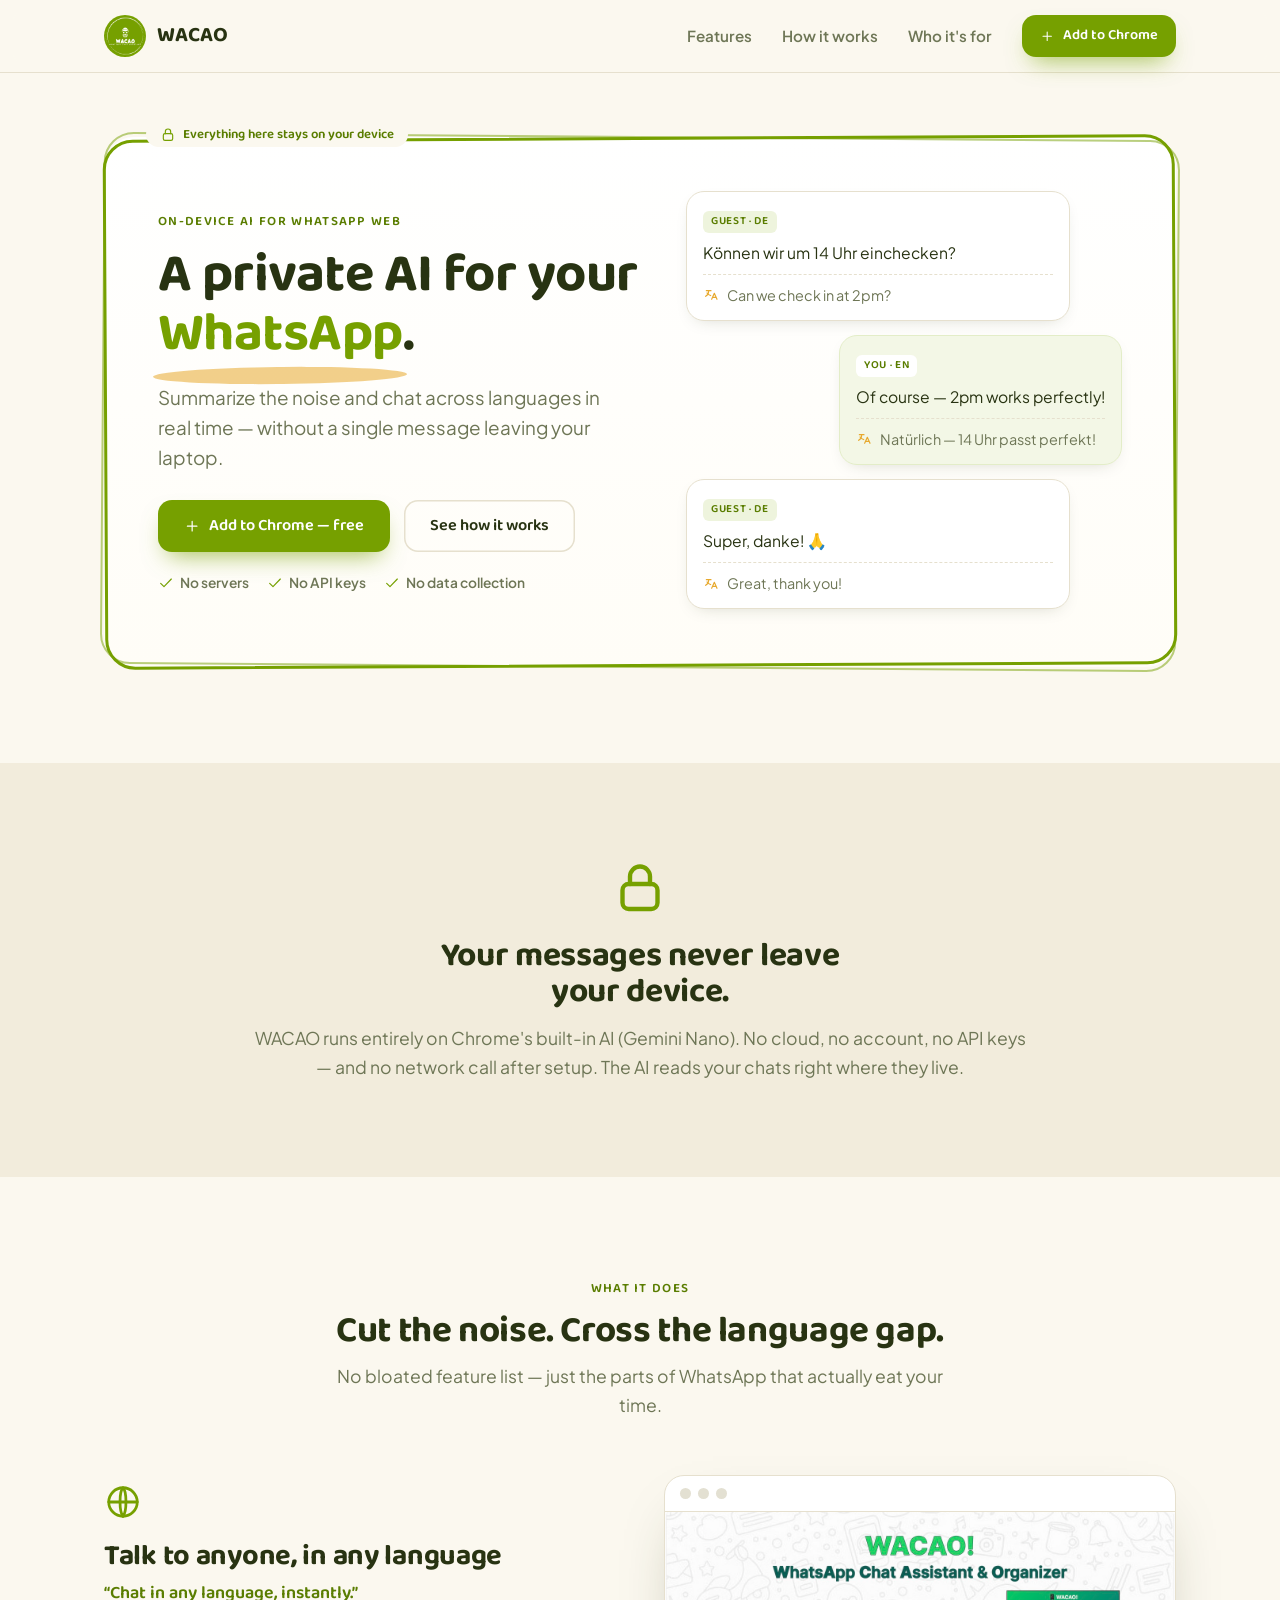
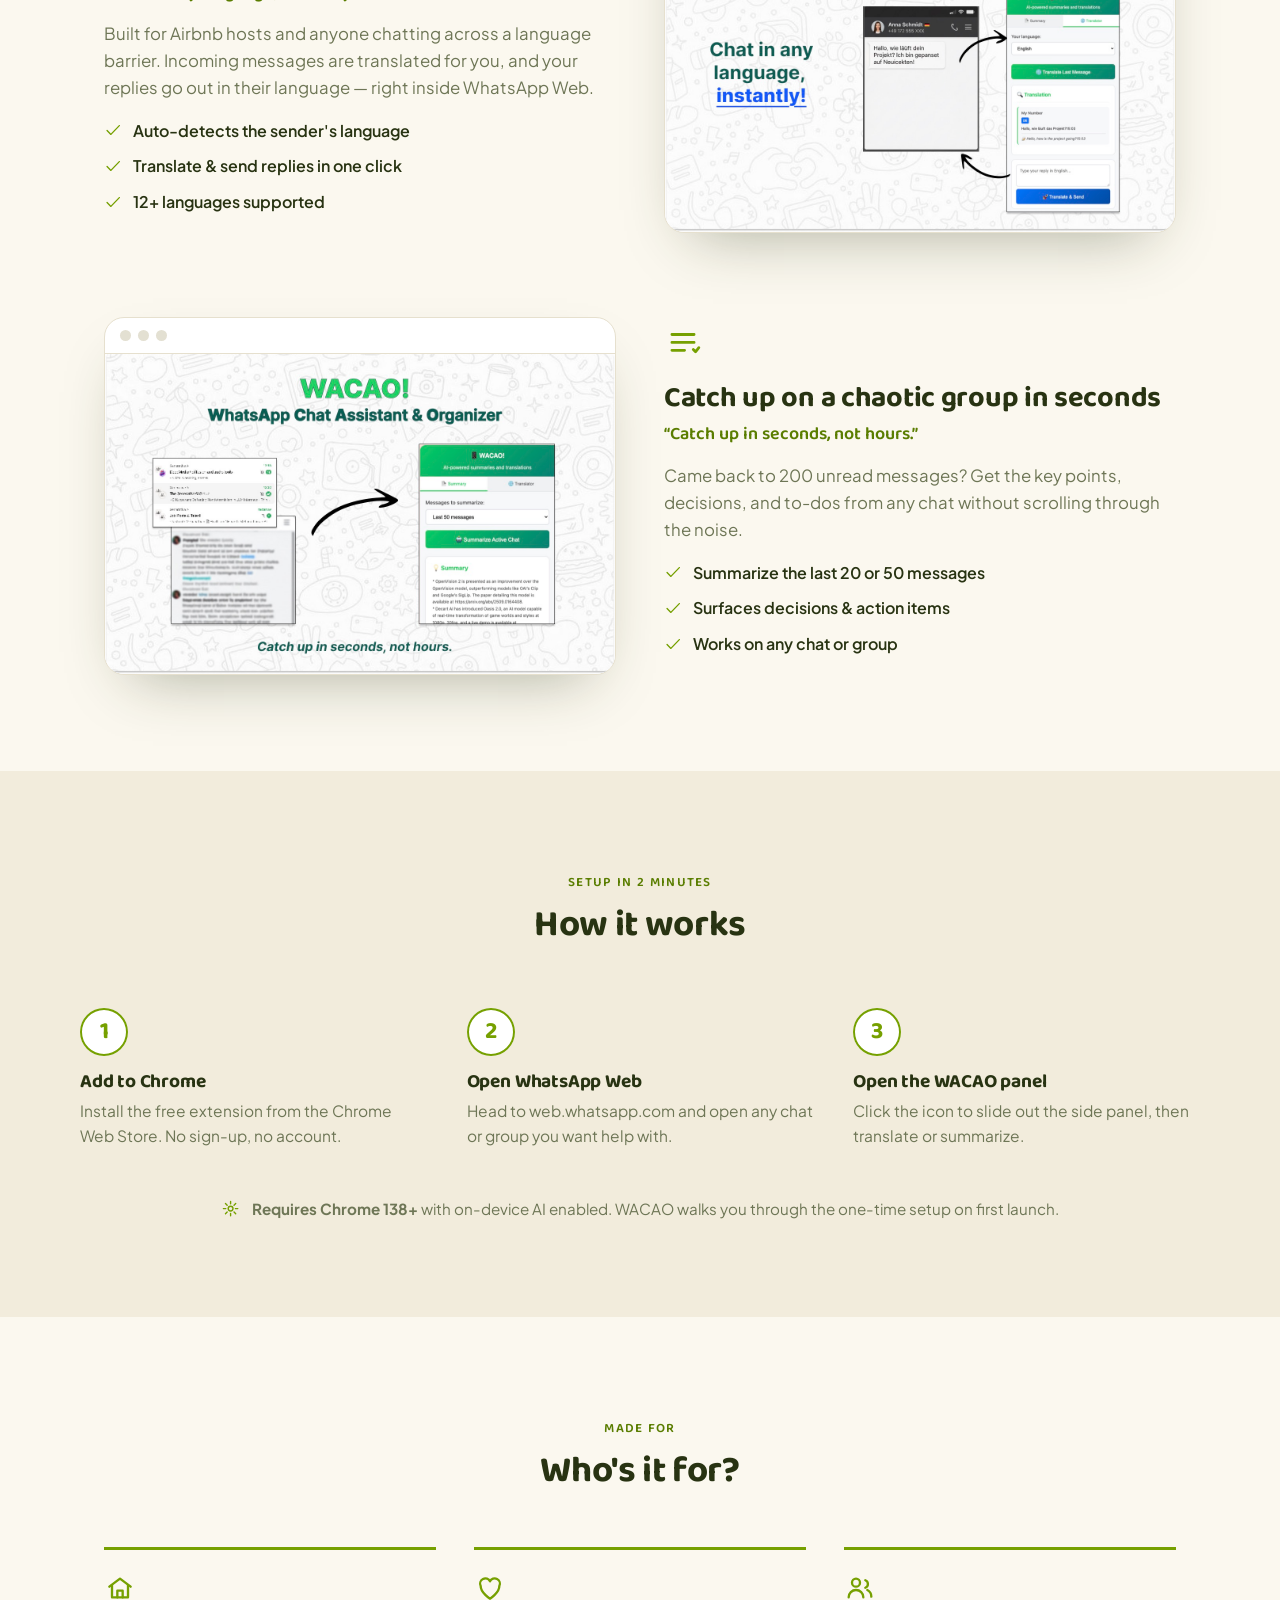
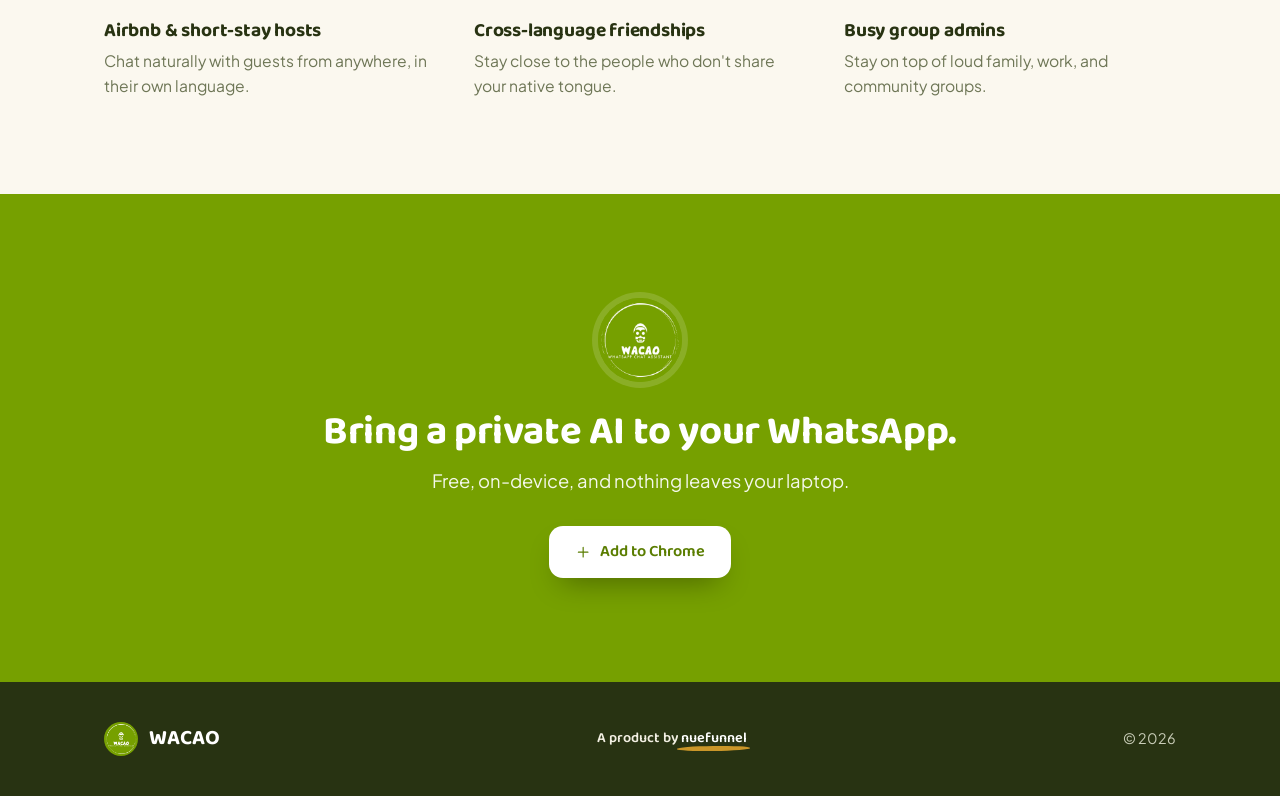
==== website/index.html @ 839c7ff5 "Add WACAO landing page (static site for Cloudflare Pages) Single-page, no-build static site under we" ====
<!DOCTYPE html>
<html lang="en">
<head>
<meta charset="utf-8">
<meta name="viewport" content="width=device-width, initial-scale=1">
<title>WACAO — A private AI for your WhatsApp</title>
<meta name="description" content="A private, on-device AI for WhatsApp Web. Summarize busy group chats and translate conversations in real time — nothing leaves your device. Powered by Chrome's built-in AI.">
<link rel="icon" type="image/png" href="assets/favicon.png">
<link rel="preconnect" href="https://fonts.googleapis.com">
<link rel="preconnect" href="https://fonts.gstatic.com" crossorigin>
<link href="https://fonts.googleapis.com/css2?family=Baloo+2:wght@500;600;700&family=Plus+Jakarta+Sans:wght@400;500;600;700&display=swap" rel="stylesheet">
<style>
  :root{
    --olive:#76A000;          /* exact brand green, sampled from logo */
    --olive-deep:#5A7D00;
    --ink:#283312;            /* warm dark olive-brown for text */
    --ink-soft:#6E7656;
    --cream:#FBF8EF;          /* page background */
    --sand:#F2ECDC;           /* alternating warm panel (replaces white boxes) */
    --honey:#E7A92E;          /* single restrained accent (not terracotta) */
    --card:#FFFFFF;
    --line:#E6E0CE;
    --head:"Baloo 2",system-ui,sans-serif;
    --body:"Plus Jakarta Sans",system-ui,sans-serif;
    --bnd:96px;               /* section rhythm */
  }
  *{box-sizing:border-box;margin:0;padding:0}
  html{scroll-behavior:smooth}
  body{font-family:var(--body);background:var(--cream);color:var(--ink);line-height:1.6;-webkit-font-smoothing:antialiased}
  .wrap{max-width:1120px;margin:0 auto;padding:0 24px}
  a{color:inherit;text-decoration:none}
  h1,h2,h3,h4{font-family:var(--head);font-weight:700;letter-spacing:-.01em;line-height:1.08}
  .icn{width:1em;height:1em;stroke:currentColor;stroke-width:1.75;fill:none;stroke-linecap:round;stroke-linejoin:round;display:inline-block;vertical-align:-.12em}

  .btn{display:inline-flex;align-items:center;gap:9px;font-family:var(--head);font-weight:600;font-size:1.02rem;
    padding:13px 26px;border-radius:14px;transition:transform .16s,box-shadow .16s;cursor:pointer;border:0}
  .btn:hover{transform:translateY(-2px)}
  .btn:focus-visible{outline:3px solid var(--honey);outline-offset:3px}
  .btn-primary{background:var(--olive);color:#fff;box-shadow:0 12px 24px -10px rgba(118,160,0,.7)}
  .btn-ghost{background:transparent;color:var(--ink);box-shadow:inset 0 0 0 1.5px var(--line)}
  .eyebrow{font-family:var(--head);font-size:.82rem;font-weight:600;letter-spacing:.1em;text-transform:uppercase;color:var(--olive-deep)}

  /* hand-drawn underline lifted from the logo's brush look */
  .brush{position:relative;white-space:nowrap}
  .brush::after{content:"";position:absolute;left:-2%;right:-2%;bottom:-.12em;height:.32em;
    background:var(--honey);opacity:.55;border-radius:50%;transform:rotate(-.6deg)}

  /* NAV */
  nav{position:sticky;top:0;z-index:40;background:rgba(251,248,239,.86);backdrop-filter:blur(10px);border-bottom:1px solid var(--line)}
  .nav-in{display:flex;align-items:center;justify-content:space-between;height:72px}
  .logo{display:flex;align-items:center;gap:11px;font-family:var(--head);font-weight:700;font-size:1.32rem;color:var(--ink)}
  .logo img{width:42px;height:42px;border-radius:50%;display:block}
  .nav-links{display:flex;align-items:center;gap:30px;font-weight:600;font-size:.95rem;color:var(--ink-soft)}
  .nav-links a:hover{color:var(--ink)}
  .nav-links .btn{padding:9px 18px;font-size:.9rem;color:#fff}
  @media(max-width:760px){.nav-links a:not(.btn){display:none}}

  /* HERO — the signature: a hand-drawn "device boundary" wrapping the bilingual bubble */
  .hero{padding:64px 0 var(--bnd)}
  .device{position:relative;border-radius:30px;padding:54px 54px 58px;background:linear-gradient(180deg,#fff 0%,#FFFDF7 100%)}
  /* doubled, slightly-offset borders echo the logo's double brush circle */
  .device::before,.device::after{content:"";position:absolute;inset:0;border-radius:30px;pointer-events:none}
  .device::before{border:3.2px solid var(--olive);transform:rotate(-.3deg)}
  .device::after{border:2.6px solid var(--olive);opacity:.5;transform:rotate(.45deg) scale(1.004)}
  .device-tag{position:absolute;top:-15px;left:42px;background:var(--cream);padding:2px 14px;border-radius:999px;
    font-family:var(--head);font-weight:600;font-size:.82rem;color:var(--olive-deep);display:flex;align-items:center;gap:7px;z-index:2}
  .device-tag .icn{font-size:1rem;color:var(--olive)}
  .hero-grid{display:grid;grid-template-columns:1.05fr .95fr;gap:46px;align-items:center}
  .hero h1{font-size:3.4rem;margin:14px 0 18px}
  .hero h1 .lime{color:var(--olive)}
  .hero p.sub{font-size:1.18rem;color:var(--ink-soft);max-width:34ch;margin-bottom:28px}
  .cta-row{display:flex;gap:14px;flex-wrap:wrap;align-items:center}
  .microtrust{margin-top:20px;font-size:.86rem;color:var(--ink-soft);font-weight:600;display:flex;gap:18px;flex-wrap:wrap}
  .microtrust span{display:flex;align-items:center;gap:6px}.microtrust .icn{color:var(--olive);font-size:1rem}

  /* bilingual bubble — product magic as the hero, not a screenshot */
  .convo{display:flex;flex-direction:column;gap:14px}
  .bub{max-width:88%;padding:13px 16px;border-radius:18px;background:#fff;box-shadow:0 6px 18px -10px rgba(40,51,18,.25);border:1px solid var(--line)}
  .bub.me{align-self:flex-end;background:#F3F7E6;border-color:#E3EDC8}
  .bub .lng{font-family:var(--head);font-weight:600;font-size:.7rem;letter-spacing:.06em;color:var(--olive-deep);
    background:#EEF4DD;padding:2px 8px;border-radius:6px;display:inline-block;margin-bottom:7px}
  .bub.me .lng{background:#fff}
  .bub .src{font-size:.98rem;color:var(--ink)}
  .bub .trn{font-size:.9rem;color:var(--ink-soft);margin-top:9px;padding-top:9px;border-top:1px dashed var(--line);display:flex;gap:8px;align-items:flex-start}
  .bub .trn .icn{color:var(--honey);font-size:1rem;flex:none;margin-top:.15em}
  .reveal{animation:rise .6s cubic-bezier(.2,.7,.2,1) both}
  .reveal.d1{animation-delay:.15s}.reveal.d2{animation-delay:.45s}.reveal.d3{animation-delay:.75s}
  @keyframes rise{from{opacity:0;transform:translateY(10px)}to{opacity:1;transform:none}}
  @media(prefers-reduced-motion:reduce){.reveal{animation:none}}
  @media(max-width:880px){.hero-grid{grid-template-columns:1fr;gap:34px}.hero h1{font-size:2.5rem}.device{padding:40px 26px 44px}}

  /* PRIVACY BAND — full-width sand, no box */
  .band{background:var(--sand)}
  .privacy{padding:var(--bnd) 0;text-align:center}
  .privacy h2{font-size:2.1rem;max-width:20ch;margin:14px auto 14px}
  .privacy p{color:var(--ink-soft);font-size:1.1rem;max-width:60ch;margin:0 auto}
  .privacy .picon{width:60px;height:60px;color:var(--olive);margin:0 auto}

  /* FEATURES — no card borders, no emoji squares; clean icon + framed shot */
  .section{padding:var(--bnd) 0}
  .heading{text-align:center;max-width:640px;margin:0 auto 56px}
  .heading h2{font-size:2.3rem;margin:12px 0}
  .heading p{color:var(--ink-soft);font-size:1.1rem}
  .feat{display:grid;grid-template-columns:1fr 1fr;gap:48px;align-items:center}
  .feat + .feat{margin-top:84px}
  .feat.flip .feat-copy{order:2}
  .ficon{width:38px;height:38px;color:var(--olive)}
  .feat-copy h3{font-size:1.8rem;margin:16px 0 6px}
  .feat-copy .quote{font-family:var(--head);font-weight:600;color:var(--olive-deep);font-size:1.12rem;margin-bottom:14px}
  .feat-copy p{color:var(--ink-soft);font-size:1.05rem;margin-bottom:16px}
  .flist{list-style:none}
  .flist li{display:flex;gap:11px;align-items:center;font-weight:600;margin:10px 0}
  .flist .icn{color:var(--olive);font-size:1.15rem;flex:none}
  .shot{border-radius:20px;overflow:hidden;box-shadow:0 26px 60px -28px rgba(40,51,18,.4);border:1px solid var(--line);background:#fff}
  .shot .bar{display:flex;gap:7px;padding:12px 15px;border-bottom:1px solid var(--line)}
  .shot .bar i{width:11px;height:11px;border-radius:50%;background:#E3E0D2}
  .shot img{display:block;width:100%}
  @media(max-width:880px){.feat{grid-template-columns:1fr;gap:26px}.feat.flip .feat-copy{order:0}.feat + .feat{margin-top:60px}}

  /* HOW — a real sequence, so numbering is earned. De-boxed: number + brush, on cream */
  .steps{display:grid;grid-template-columns:repeat(3,1fr);gap:40px}
  .step{position:relative;padding-top:8px}
  .step .num{font-family:var(--head);font-weight:700;font-size:1.5rem;color:var(--olive);
    width:48px;height:48px;border-radius:50%;display:grid;place-items:center;background:#fff;box-shadow:inset 0 0 0 2px var(--olive);margin-bottom:16px}
  .step h4{font-size:1.2rem;margin-bottom:6px}
  .step p{color:var(--ink-soft);font-size:.97rem}
  .setup-note{margin-top:48px;display:flex;gap:11px;align-items:flex-start;justify-content:center;
    color:var(--ink-soft);font-size:.95rem}
  .setup-note .icn{color:var(--olive);font-size:1.2rem;flex:none;margin-top:.1em}
  @media(max-width:760px){.steps{grid-template-columns:1fr;gap:30px}}

  /* WHO — light columns, top brush rule, no boxes */
  .who{display:grid;grid-template-columns:repeat(3,1fr);gap:38px}
  .who-col{padding-top:22px;border-top:3px solid var(--olive);position:relative}
  .who-col .icn{font-size:2rem;color:var(--olive)}
  .who-col h4{margin:14px 0 7px;font-size:1.2rem}
  .who-col p{color:var(--ink-soft);font-size:.98rem}
  @media(max-width:760px){.who{grid-template-columns:1fr;gap:28px}}

  /* FINAL — full-bleed olive band (fixes the cramped white-box complaint) */
  .final{background:var(--olive);color:#fff;text-align:center;padding:104px 0}
  .final img{width:84px;height:84px;border-radius:50%;margin-bottom:22px;box-shadow:0 0 0 6px rgba(255,255,255,.15)}
  .final h2{font-size:2.5rem;margin-bottom:12px}
  .final p{font-size:1.15rem;opacity:.92;margin-bottom:30px}
  .final .btn-primary{background:#fff;color:var(--olive-deep);box-shadow:0 14px 30px -12px rgba(0,0,0,.4)}
  .final .btn-primary:focus-visible{outline-color:#fff}

  /* FOOTER */
  footer{padding:40px 0;background:var(--ink);color:#C9CDB8}
  .foot-in{display:flex;justify-content:space-between;align-items:center;flex-wrap:wrap;gap:16px;font-size:.9rem}
  .foot-in .logo{color:#fff}
  .byline{font-family:var(--head);font-weight:600;color:#F2EFE2}
  .byline a{color:#fff;position:relative;white-space:nowrap}
  .byline a::after{content:"";position:absolute;left:-5%;right:-5%;bottom:-.06em;height:.32em;background:var(--honey);opacity:.85;border-radius:50%;transform:rotate(-.8deg)}
  .byline a:hover{color:var(--honey)}
</style>
</head>
<body>

<!-- ICON SPRITE (consistent line set — replaces all emoji) -->
<svg width="0" height="0" style="position:absolute" aria-hidden="true">
  <symbol id="i-globe" viewBox="0 0 24 24"><circle cx="12" cy="12" r="9"/><path d="M3 12h18M12 3c2.5 2.5 2.5 15 0 18M12 3c-2.5 2.5-2.5 15 0 18"/></symbol>
  <symbol id="i-summary" viewBox="0 0 24 24"><path d="M5 6h14M5 11h14M5 16h8"/><path d="M18.5 15.5l1.4 1.4 2.1-2.6"/></symbol>
  <symbol id="i-lock" viewBox="0 0 24 24"><rect x="5" y="10" width="14" height="10" rx="2.5"/><path d="M8 10V7a4 4 0 0 1 8 0v3"/></symbol>
  <symbol id="i-check" viewBox="0 0 24 24"><path d="M4 12.5l5 5L20 6"/></symbol>
  <symbol id="i-translate" viewBox="0 0 24 24"><path d="M5 7h7M8.5 7c0 4-2 7-4.5 8.5"/><path d="M6 10.5c1.5 2 3.5 3.2 5.5 3.8"/><path d="M13 20l4-9 4 9M14.5 17h5"/></symbol>
  <symbol id="i-house" viewBox="0 0 24 24"><path d="M4 11l8-6 8 6"/><path d="M6 10v9h12v-9"/><path d="M10 19v-5h4v5"/></symbol>
  <symbol id="i-people" viewBox="0 0 24 24"><circle cx="9" cy="8" r="3"/><path d="M3.5 19a5.5 5.5 0 0 1 11 0"/><path d="M16 6.2a3 3 0 0 1 0 5.6M17.5 13.5a5.5 5.5 0 0 1 3 5"/></symbol>
  <symbol id="i-heart" viewBox="0 0 24 24"><path d="M12 20s-7-4.4-7-9.5A3.8 3.8 0 0 1 12 7a3.8 3.8 0 0 1 7 3.5C19 15.6 12 20 12 20z"/></symbol>
  <symbol id="i-arrow" viewBox="0 0 24 24"><path d="M5 12h14M13 6l6 6-6 6"/></symbol>
  <symbol id="i-gear" viewBox="0 0 24 24"><circle cx="12" cy="12" r="3"/><path d="M12 3v3M12 18v3M3 12h3M18 12h3M5.6 5.6l2.1 2.1M16.3 16.3l2.1 2.1M18.4 5.6l-2.1 2.1M7.7 16.3l-2.1 2.1"/></symbol>
  <symbol id="i-plus" viewBox="0 0 24 24"><path d="M12 5v14M5 12h14"/></symbol>
</svg>

<nav>
  <div class="wrap nav-in">
    <div class="logo"><img src="assets/wacao-logo.webp" alt=""> WACAO</div>
    <div class="nav-links">
      <a href="#features">Features</a>
      <a href="#how">How it works</a>
      <a href="#who">Who it's for</a>
      <a href="#" class="btn btn-primary"><svg class="icn"><use href="#i-plus"/></svg> Add to Chrome</a>
    </div>
  </div>
</nav>

<!-- HERO -->
<header class="hero">
  <div class="wrap">
    <div class="device">
      <span class="device-tag"><svg class="icn"><use href="#i-lock"/></svg> Everything here stays on your device</span>
      <div class="hero-grid">
        <div>
          <span class="eyebrow">On-device AI for WhatsApp Web</span>
          <h1>A private AI for your <span class="lime brush">WhatsApp</span>.</h1>
          <p class="sub">Summarize the noise and chat across languages in real time — without a single message leaving your laptop.</p>
          <div class="cta-row">
            <a href="#" class="btn btn-primary"><svg class="icn"><use href="#i-plus"/></svg> Add to Chrome — free</a>
            <a href="#how" class="btn btn-ghost">See how it works</a>
          </div>
          <div class="microtrust">
            <span><svg class="icn"><use href="#i-check"/></svg> No servers</span>
            <span><svg class="icn"><use href="#i-check"/></svg> No API keys</span>
            <span><svg class="icn"><use href="#i-check"/></svg> No data collection</span>
          </div>
        </div>
        <div class="convo" aria-label="Example translated conversation">
          <div class="bub reveal d1">
            <span class="lng">GUEST · DE</span>
            <div class="src">Können wir um 14 Uhr einchecken?</div>
            <div class="trn"><svg class="icn"><use href="#i-translate"/></svg> Can we check in at 2pm?</div>
          </div>
          <div class="bub me reveal d2">
            <span class="lng">YOU · EN</span>
            <div class="src">Of course — 2pm works perfectly!</div>
            <div class="trn"><svg class="icn"><use href="#i-translate"/></svg> Natürlich — 14 Uhr passt perfekt!</div>
          </div>
          <div class="bub reveal d3">
            <span class="lng">GUEST · DE</span>
            <div class="src">Super, danke! 🙏</div>
            <div class="trn"><svg class="icn"><use href="#i-translate"/></svg> Great, thank you!</div>
          </div>
        </div>
      </div>
    </div>
  </div>
</header>

<!-- PRIVACY BAND -->
<section class="band">
  <div class="wrap privacy">
    <svg class="icn picon"><use href="#i-lock"/></svg>
    <h2>Your messages never leave your device.</h2>
    <p>WACAO runs entirely on Chrome's built-in AI (Gemini Nano). No cloud, no account, no API keys — and no network call after setup. The AI reads your chats right where they live.</p>
  </div>
</section>

<!-- FEATURES -->
<section class="section" id="features">
  <div class="wrap">
    <div class="heading">
      <span class="eyebrow">What it does</span>
      <h2>Cut the noise. Cross the language gap.</h2>
      <p>No bloated feature list — just the parts of WhatsApp that actually eat your time.</p>
    </div>

    <div class="feat">
      <div class="feat-copy">
        <svg class="icn ficon"><use href="#i-globe"/></svg>
        <h3>Talk to anyone, in any language</h3>
        <div class="quote">“Chat in any language, instantly.”</div>
        <p>Built for Airbnb hosts and anyone chatting across a language barrier. Incoming messages are translated for you, and your replies go out in their language — right inside WhatsApp Web.</p>
        <ul class="flist">
          <li><svg class="icn"><use href="#i-check"/></svg> Auto-detects the sender's language</li>
          <li><svg class="icn"><use href="#i-check"/></svg> Translate &amp; send replies in one click</li>
          <li><svg class="icn"><use href="#i-check"/></svg> 12+ languages supported</li>
        </ul>
      </div>
      <div class="shot"><div class="bar"><i></i><i></i><i></i></div><img src="assets/screenshot-translate.jpg" alt="WACAO translating a German message inside WhatsApp Web"></div>
    </div>

    <div class="feat flip">
      <div class="feat-copy">
        <svg class="icn ficon"><use href="#i-summary"/></svg>
        <h3>Catch up on a chaotic group in seconds</h3>
        <div class="quote">“Catch up in seconds, not hours.”</div>
        <p>Came back to 200 unread messages? Get the key points, decisions, and to-dos from any chat without scrolling through the noise.</p>
        <ul class="flist">
          <li><svg class="icn"><use href="#i-check"/></svg> Summarize the last 20 or 50 messages</li>
          <li><svg class="icn"><use href="#i-check"/></svg> Surfaces decisions &amp; action items</li>
          <li><svg class="icn"><use href="#i-check"/></svg> Works on any chat or group</li>
        </ul>
      </div>
      <div class="shot"><div class="bar"><i></i><i></i><i></i></div><img src="assets/screenshot-summary.jpg" alt="WACAO summarizing a WhatsApp group chat"></div>
    </div>
  </div>
</section>

<!-- HOW -->
<section class="band">
  <div class="wrap section" id="how">
    <div class="heading"><span class="eyebrow">Setup in 2 minutes</span><h2>How it works</h2></div>
    <div class="steps">
      <div class="step"><div class="num">1</div><h4>Add to Chrome</h4><p>Install the free extension from the Chrome Web Store. No sign-up, no account.</p></div>
      <div class="step"><div class="num">2</div><h4>Open WhatsApp Web</h4><p>Head to web.whatsapp.com and open any chat or group you want help with.</p></div>
      <div class="step"><div class="num">3</div><h4>Open the WACAO panel</h4><p>Click the icon to slide out the side panel, then translate or summarize.</p></div>
    </div>
    <div class="setup-note"><svg class="icn"><use href="#i-gear"/></svg> <span><strong>Requires Chrome 138+</strong> with on-device AI enabled. WACAO walks you through the one-time setup on first launch.</span></div>
  </div>
</section>

<!-- WHO -->
<section class="section" id="who">
  <div class="wrap">
    <div class="heading"><span class="eyebrow">Made for</span><h2>Who's it for?</h2></div>
    <div class="who">
      <div class="who-col"><svg class="icn"><use href="#i-house"/></svg><h4>Airbnb &amp; short-stay hosts</h4><p>Chat naturally with guests from anywhere, in their own language.</p></div>
      <div class="who-col"><svg class="icn"><use href="#i-heart"/></svg><h4>Cross-language friendships</h4><p>Stay close to the people who don't share your native tongue.</p></div>
      <div class="who-col"><svg class="icn"><use href="#i-people"/></svg><h4>Busy group admins</h4><p>Stay on top of loud family, work, and community groups.</p></div>
    </div>
  </div>
</section>

<!-- FINAL -->
<section class="final">
  <div class="wrap">
    <img src="assets/wacao-logo.webp" alt="">
    <h2>Bring a private AI to your WhatsApp.</h2>
    <p>Free, on-device, and nothing leaves your laptop.</p>
    <a href="#" class="btn btn-primary"><svg class="icn"><use href="#i-plus"/></svg> Add to Chrome</a>
  </div>
</section>

<footer>
  <div class="wrap foot-in">
    <div class="logo"><img src="assets/wacao-logo.webp" alt="" style="width:34px;height:34px"> WACAO</div>
    <p class="byline">A product by <a href="https://nuefunnel.com">nuefunnel</a></p>
    <div>© 2026</div>
  </div>
</footer>

</body>
</html>
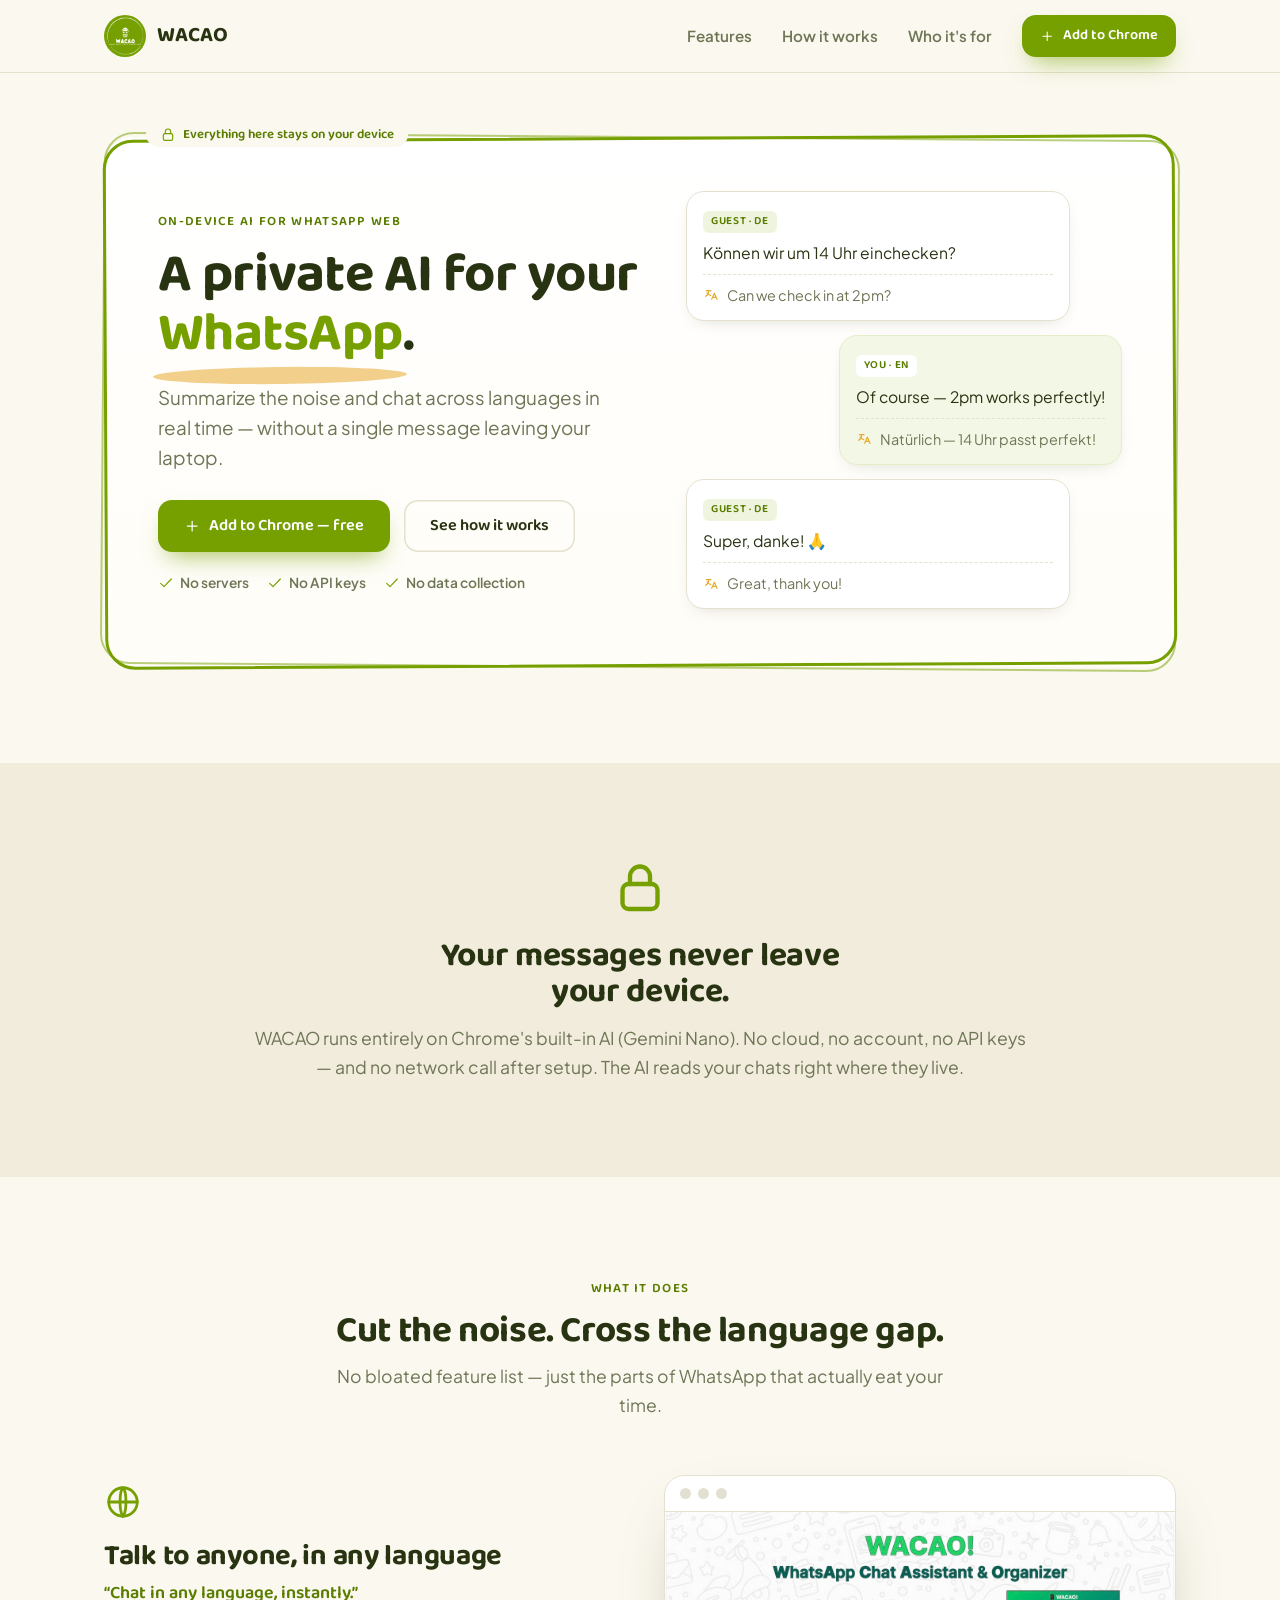
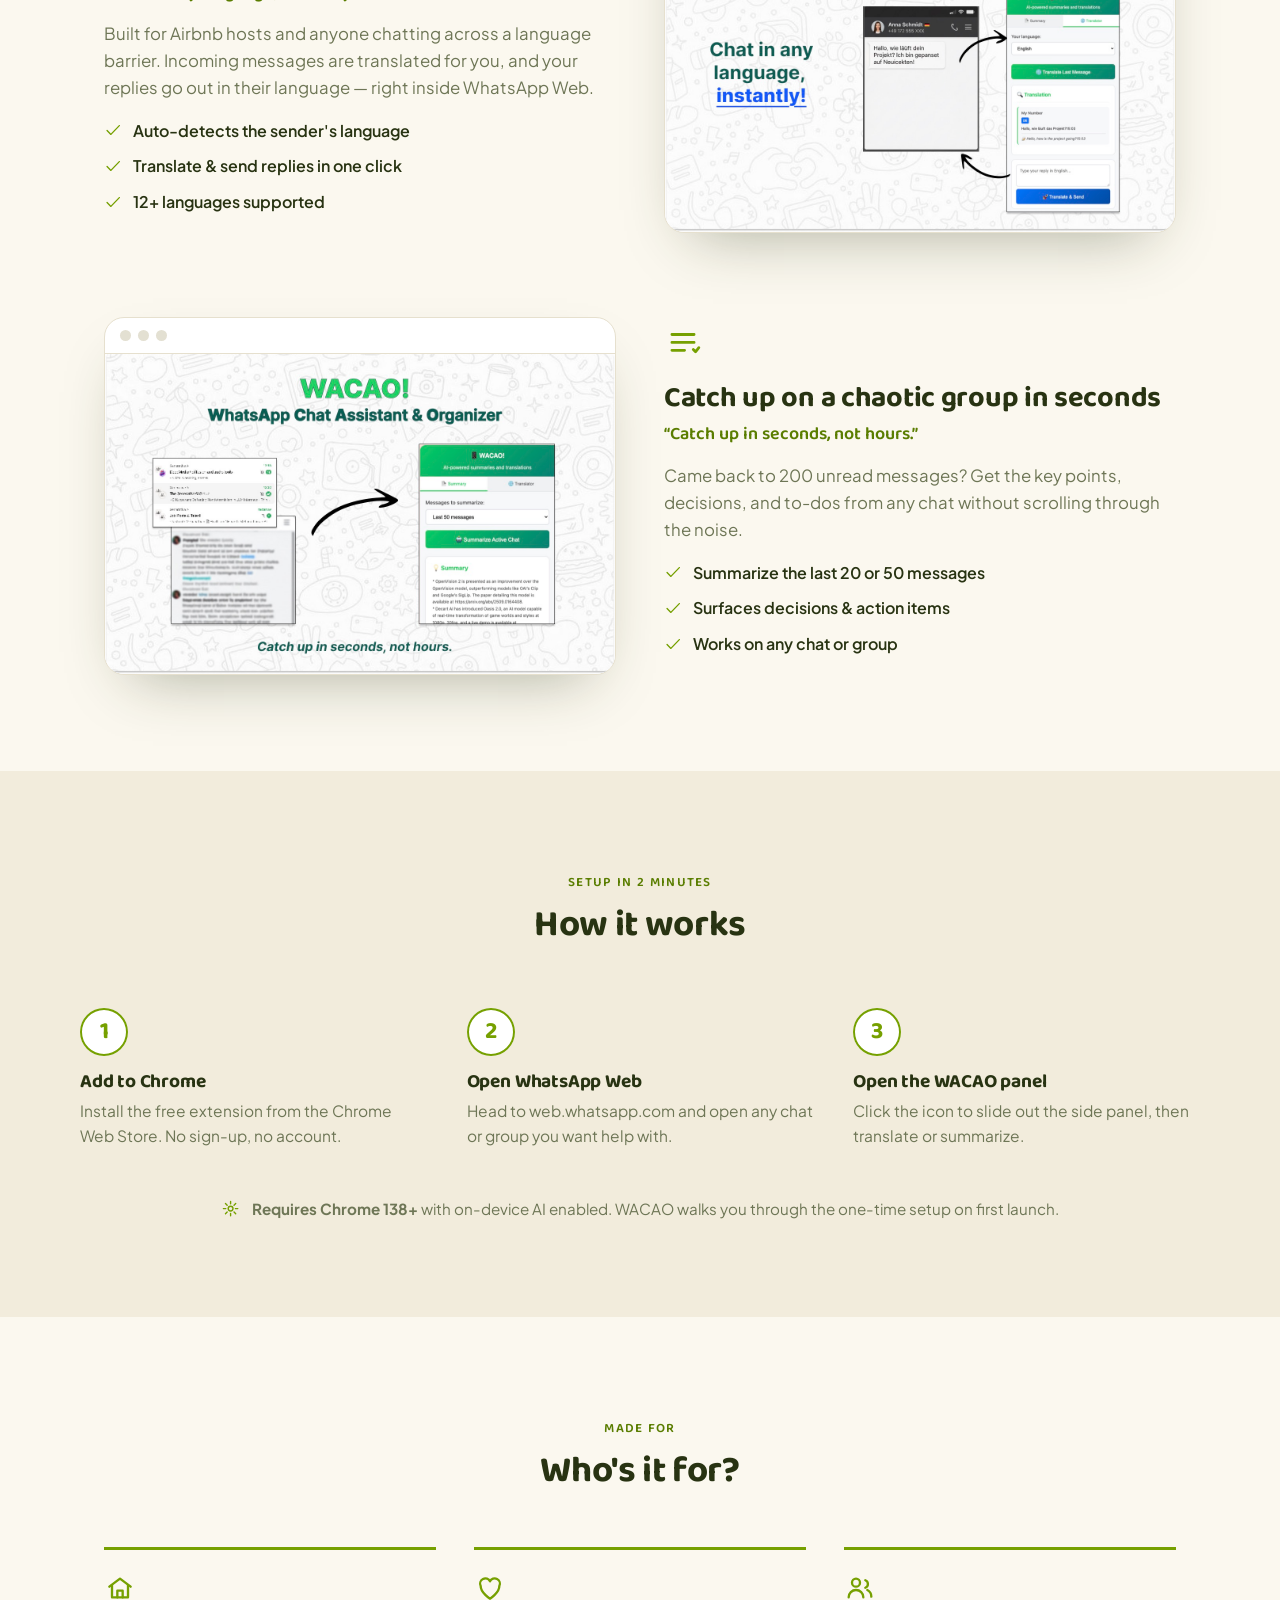
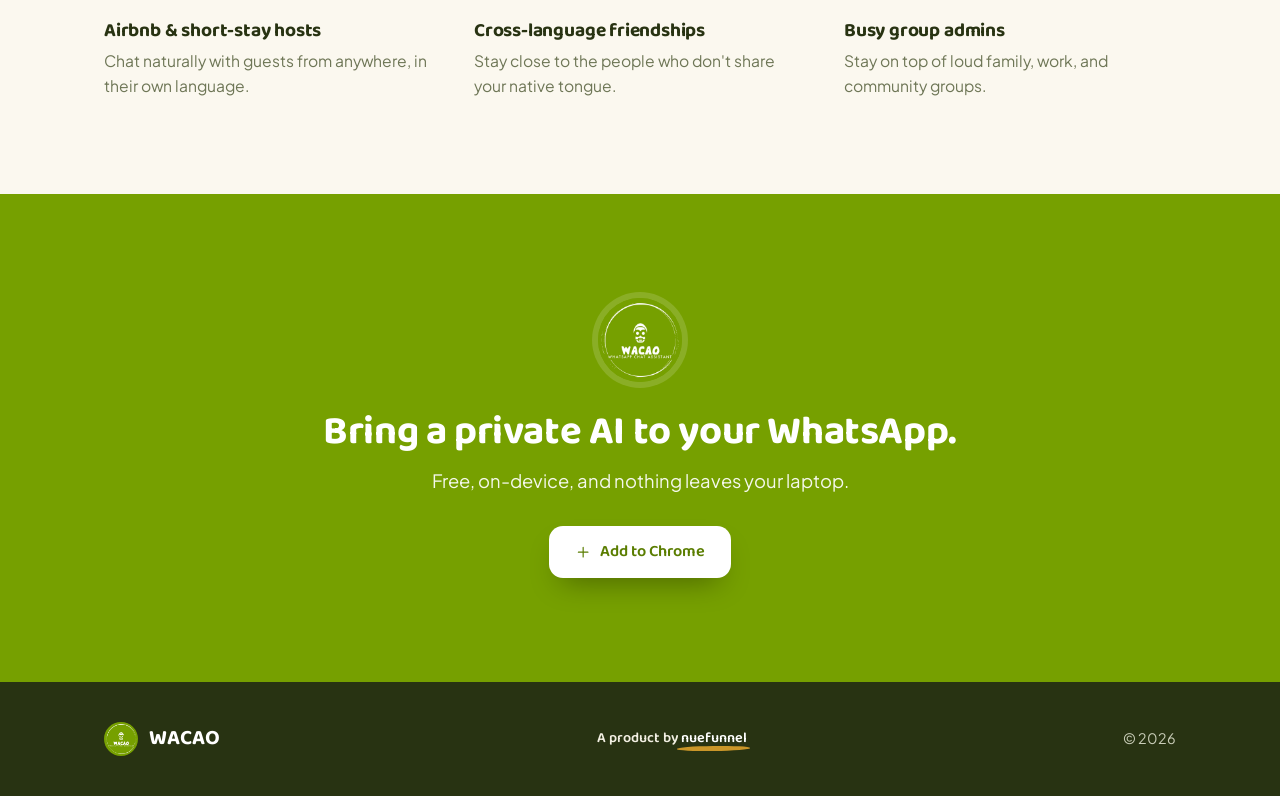
==== commit b6369259: "Add security headers, JSON-LD schema, and wire up CTA links - _headers: HSTS, X-Frame-Options, X-Con" ====
--- a/website/index.html
+++ b/website/index.html
@@ -5,7 +5,33 @@
 <meta name="viewport" content="width=device-width, initial-scale=1">
 <title>WACAO — A private AI for your WhatsApp</title>
 <meta name="description" content="A private, on-device AI for WhatsApp Web. Summarize busy group chats and translate conversations in real time — nothing leaves your device. Powered by Chrome's built-in AI.">
-<link rel="icon" type="image/png" href="assets/favicon.png">
+<link rel="canonical" href="https://wacao.in/">
+<meta name="theme-color" content="#76A000">
+
+<!-- Open Graph (link previews on WhatsApp, LinkedIn, Slack, Facebook) -->
+<meta property="og:type" content="website">
+<meta property="og:site_name" content="WACAO">
+<meta property="og:locale" content="en_US">
+<meta property="og:url" content="https://wacao.in/">
+<meta property="og:title" content="WACAO — A private AI for your WhatsApp">
+<meta property="og:description" content="Summarize busy group chats and translate conversations in real time — on-device, nothing leaves your browser. Powered by Chrome's built-in AI.">
+<meta property="og:image" content="https://wacao.in/assets/og-image.jpg">
+<meta property="og:image:width" content="1200">
+<meta property="og:image:height" content="630">
+<meta property="og:image:alt" content="WACAO — a private, on-device AI for WhatsApp">
+
+<!-- Twitter / X Card -->
+<meta name="twitter:card" content="summary_large_image">
+<meta name="twitter:title" content="WACAO — A private AI for your WhatsApp">
+<meta name="twitter:description" content="Summarize busy group chats and translate conversations in real time — on-device, nothing leaves your browser.">
+<meta name="twitter:image" content="https://wacao.in/assets/og-image.jpg">
+<meta name="twitter:image:alt" content="WACAO — a private, on-device AI for WhatsApp">
+
+<link rel="icon" href="/favicon.ico" sizes="any">
+<link rel="icon" type="image/svg+xml" href="/favicon-mark.svg">
+<link rel="icon" type="image/png" sizes="32x32" href="/favicon-32.png">
+<link rel="apple-touch-icon" href="/apple-touch-icon.png">
+<link rel="manifest" href="/site.webmanifest">
 <link rel="preconnect" href="https://fonts.googleapis.com">
 <link rel="preconnect" href="https://fonts.gstatic.com" crossorigin>
 <link href="https://fonts.googleapis.com/css2?family=Baloo+2:wght@500;600;700&family=Plus+Jakarta+Sans:wght@400;500;600;700&display=swap" rel="stylesheet">
@@ -179,7 +205,7 @@
       <a href="#features">Features</a>
       <a href="#how">How it works</a>
       <a href="#who">Who it's for</a>
-      <a href="#" class="btn btn-primary"><svg class="icn"><use href="#i-plus"/></svg> Add to Chrome</a>
+      <a href="https://chromewebstore.google.com/detail/wacao/ieceknabaoidknogbcnjofffpaffekmj" target="_blank" rel="noopener" class="btn btn-primary"><svg class="icn"><use href="#i-plus"/></svg> Add to Chrome</a>
     </div>
   </div>
 </nav>
@@ -195,7 +221,7 @@
           <h1>A private AI for your <span class="lime brush">WhatsApp</span>.</h1>
           <p class="sub">Summarize the noise and chat across languages in real time — without a single message leaving your laptop.</p>
           <div class="cta-row">
-            <a href="#" class="btn btn-primary"><svg class="icn"><use href="#i-plus"/></svg> Add to Chrome — free</a>
+            <a href="https://chromewebstore.google.com/detail/wacao/ieceknabaoidknogbcnjofffpaffekmj" target="_blank" rel="noopener" class="btn btn-primary"><svg class="icn"><use href="#i-plus"/></svg> Add to Chrome — free</a>
             <a href="#how" class="btn btn-ghost">See how it works</a>
           </div>
           <div class="microtrust">
@@ -307,17 +333,59 @@
     <img src="assets/wacao-logo.webp" alt="">
     <h2>Bring a private AI to your WhatsApp.</h2>
     <p>Free, on-device, and nothing leaves your laptop.</p>
-    <a href="#" class="btn btn-primary"><svg class="icn"><use href="#i-plus"/></svg> Add to Chrome</a>
+    <a href="https://chromewebstore.google.com/detail/wacao/ieceknabaoidknogbcnjofffpaffekmj" target="_blank" rel="noopener" class="btn btn-primary"><svg class="icn"><use href="#i-plus"/></svg> Add to Chrome</a>
   </div>
 </section>
 
 <footer>
   <div class="wrap foot-in">
     <div class="logo"><img src="assets/wacao-logo.webp" alt="" style="width:34px;height:34px"> WACAO</div>
-    <p class="byline">A product by <a href="https://nuefunnel.com">nuefunnel</a></p>
+    <p class="byline">A product by <a href="https://www.nuefunnel.com/">nuefunnel</a></p>
     <div>© 2026</div>
   </div>
 </footer>
+
+<script type="application/ld+json">
+{
+  "@context": "https://schema.org",
+  "@graph": [
+    {
+      "@type": "Organization",
+      "@id": "https://wacao.in/#organization",
+      "name": "WACAO",
+      "url": "https://wacao.in/",
+      "logo": "https://wacao.in/icon-512.png",
+      "description": "A private, on-device AI for WhatsApp Web — summarize busy group chats and translate conversations in real time, with nothing leaving your device.",
+      "parentOrganization": { "@id": "https://www.nuefunnel.com/#organization" }
+    },
+    {
+      "@type": "Organization",
+      "@id": "https://www.nuefunnel.com/#organization",
+      "name": "nuefunnel",
+      "url": "https://www.nuefunnel.com/",
+      "subOrganization": { "@id": "https://wacao.in/#organization" },
+      "owns": { "@id": "https://wacao.in/#software" }
+    },
+    {
+      "@type": "SoftwareApplication",
+      "@id": "https://wacao.in/#software",
+      "name": "WACAO",
+      "url": "https://wacao.in/",
+      "applicationCategory": "BrowserApplication",
+      "operatingSystem": "Chrome",
+      "installUrl": "https://chromewebstore.google.com/detail/wacao/ieceknabaoidknogbcnjofffpaffekmj",
+      "description": "On-device AI for WhatsApp Web that summarizes busy group chats and translates conversations in real time. Powered by Chrome's built-in AI — nothing leaves the browser.",
+      "image": "https://wacao.in/assets/og-image.jpg",
+      "publisher": { "@id": "https://wacao.in/#organization" },
+      "offers": {
+        "@type": "Offer",
+        "price": "0",
+        "priceCurrency": "USD"
+      }
+    }
+  ]
+}
+</script>
 
 </body>
 </html>
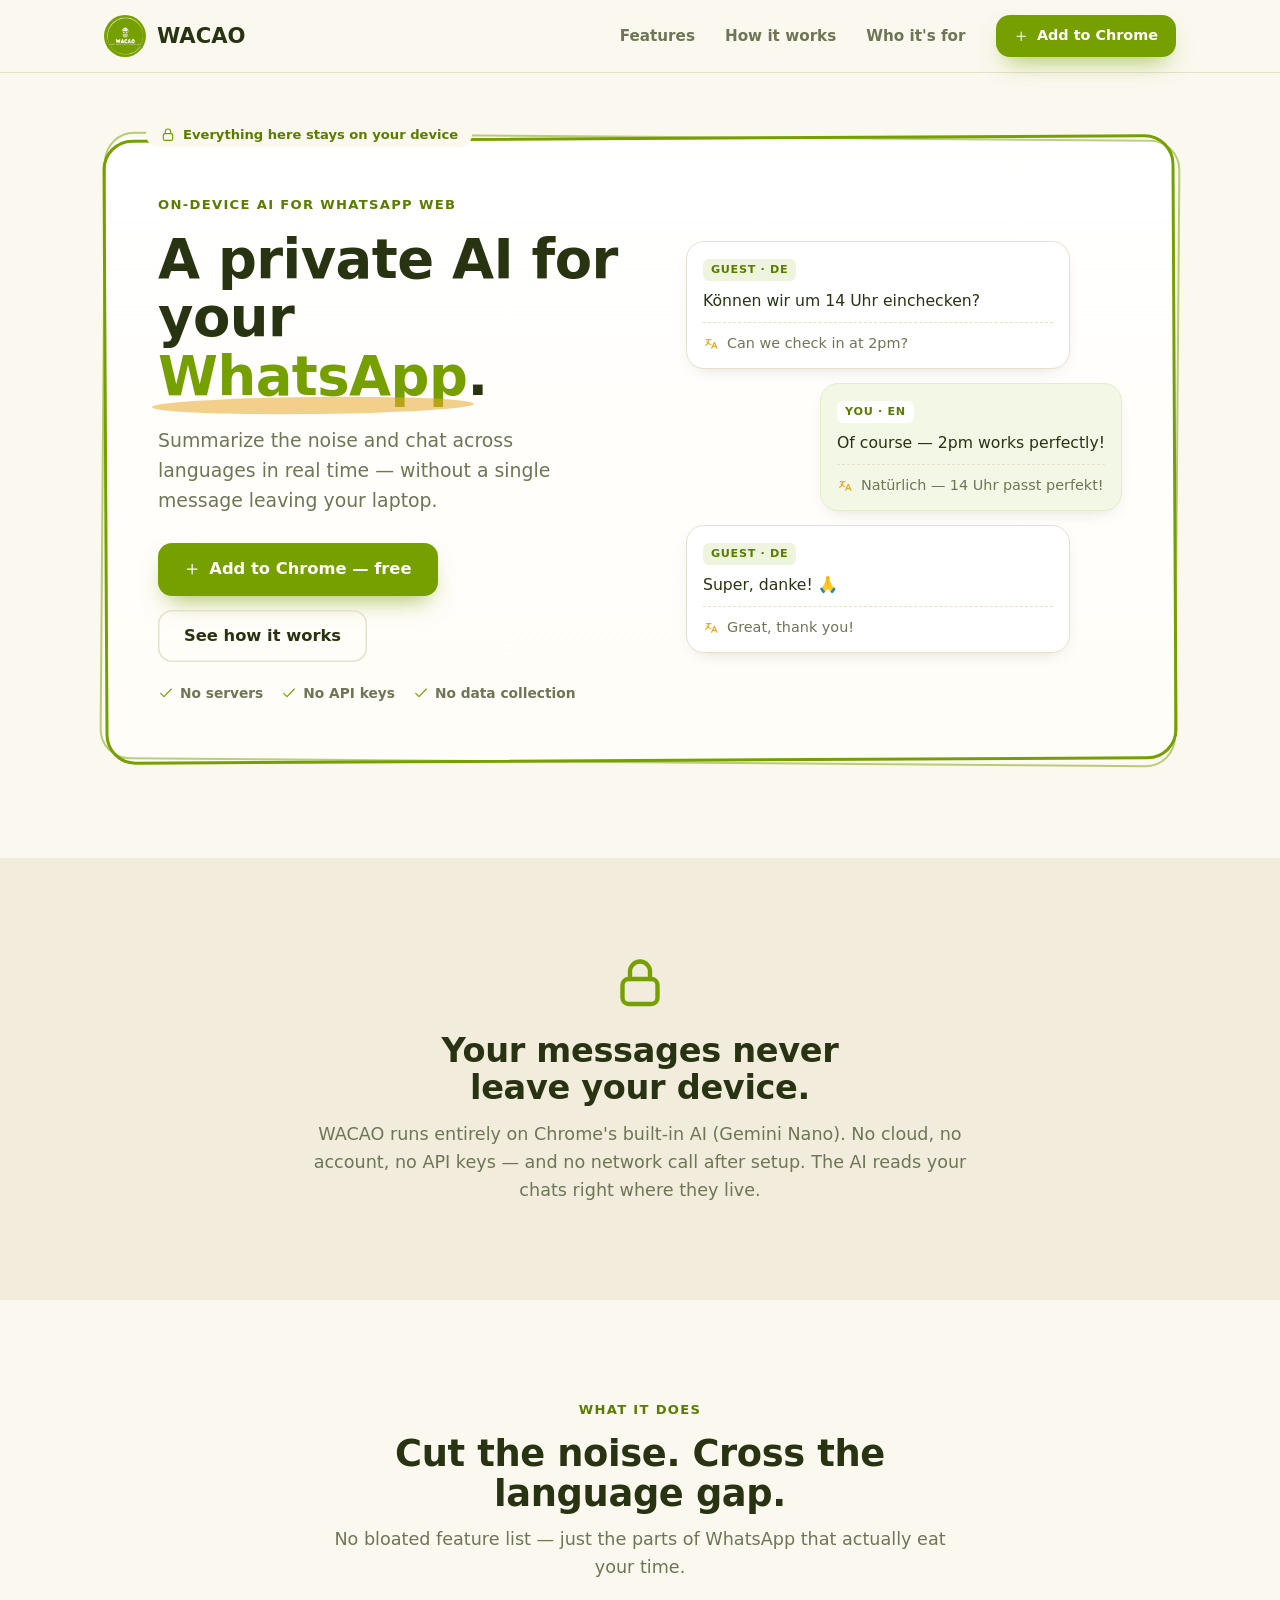
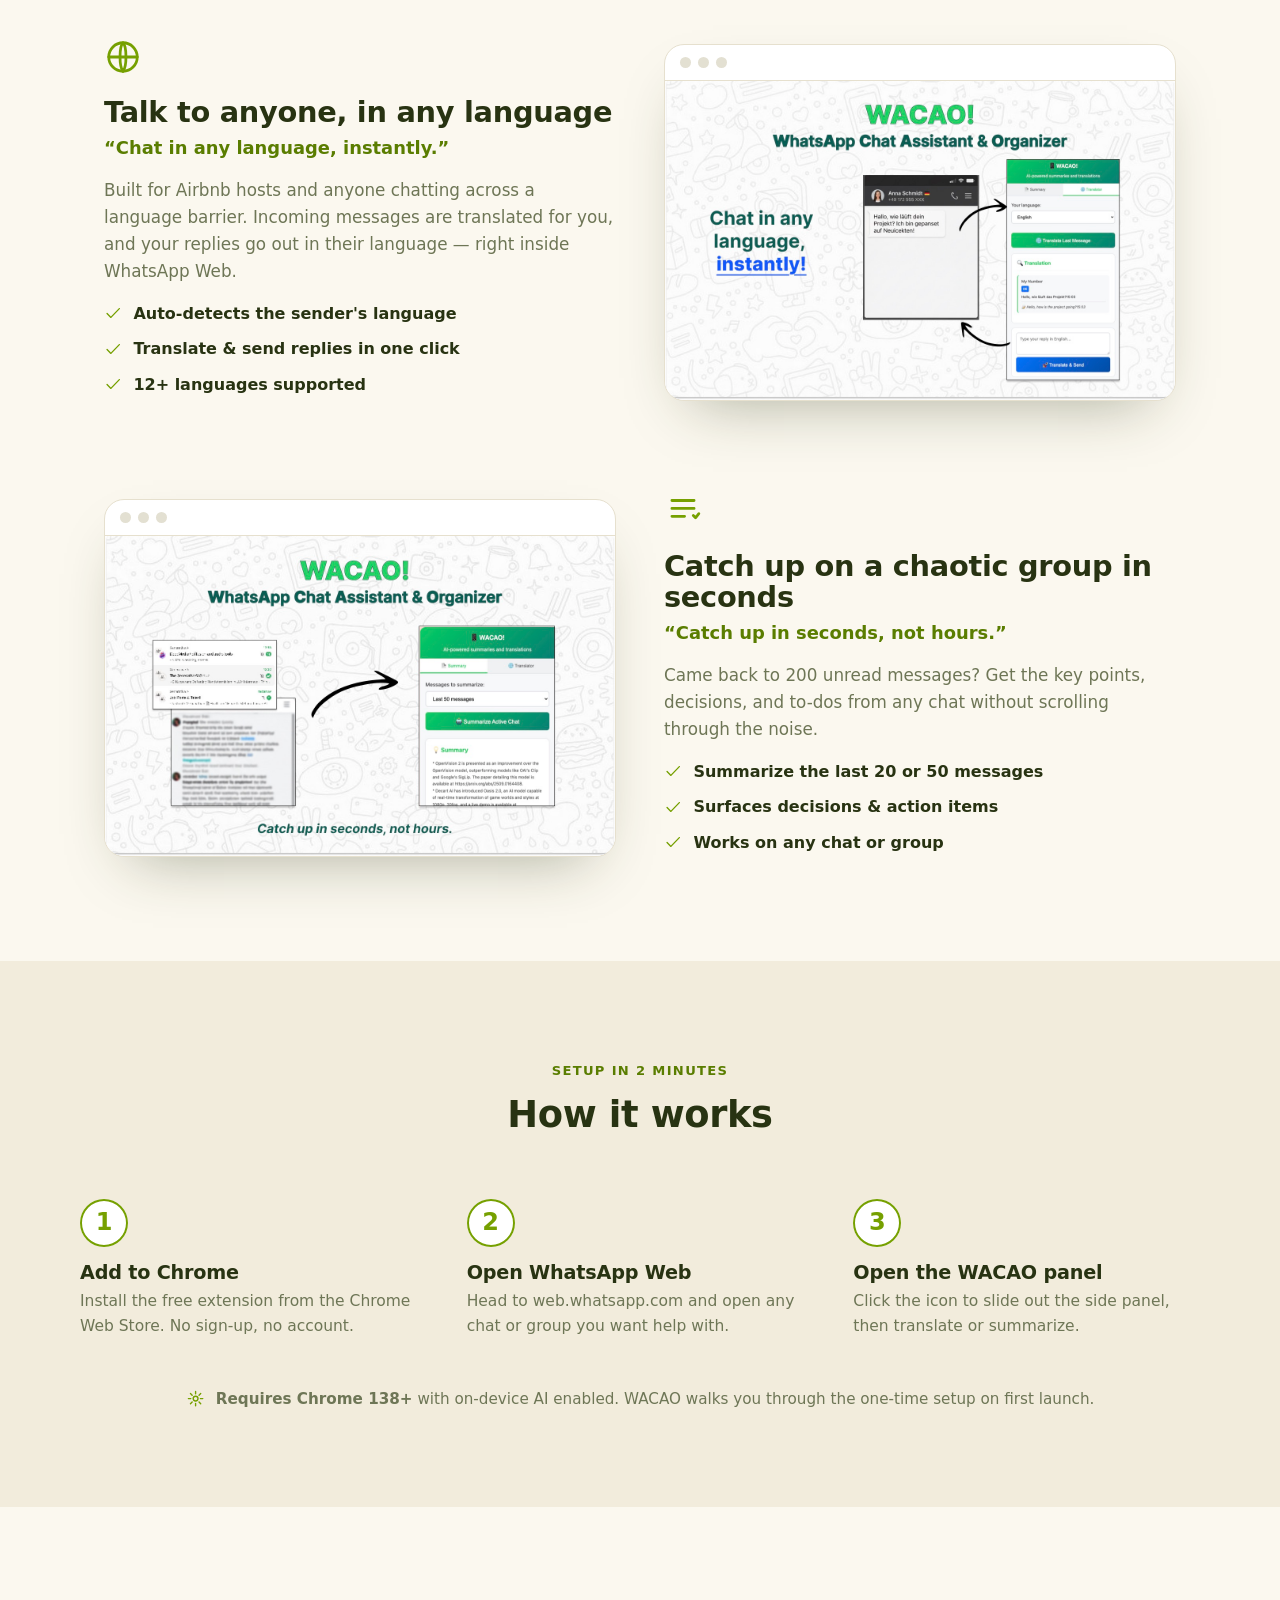
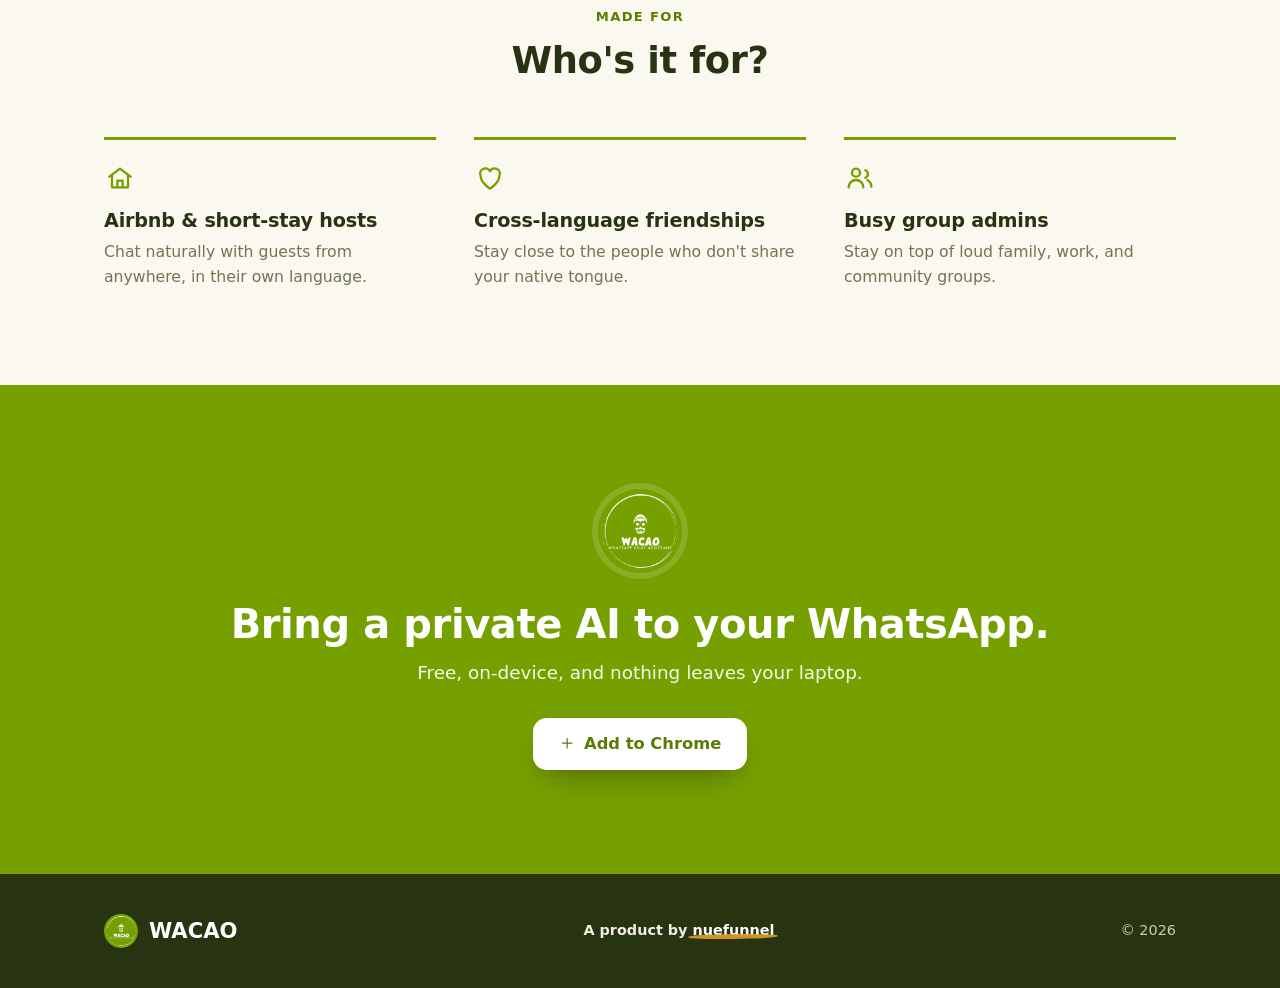
==== commit 310feba0: "Self-host brand fonts + add report-only CSP - scripts/generate-fonts.mjs: on-demand downloader for t" ====
--- a/website/index.html
+++ b/website/index.html
@@ -32,9 +32,11 @@
 <link rel="icon" type="image/png" sizes="32x32" href="/favicon-32.png">
 <link rel="apple-touch-icon" href="/apple-touch-icon.png">
 <link rel="manifest" href="/site.webmanifest">
-<link rel="preconnect" href="https://fonts.googleapis.com">
-<link rel="preconnect" href="https://fonts.gstatic.com" crossorigin>
-<link href="https://fonts.googleapis.com/css2?family=Baloo+2:wght@500;600;700&family=Plus+Jakarta+Sans:wght@400;500;600;700&display=swap" rel="stylesheet">
+<!-- Self-hosted brand fonts (generated by scripts/generate-fonts.mjs). No Google
+     Fonts runtime dependency: faster, privacy-respecting, tighter CSP. -->
+<link rel="preload" href="/assets/fonts/plus-jakarta-sans-400-latin.woff2" as="font" type="font/woff2" crossorigin>
+<link rel="preload" href="/assets/fonts/baloo-2-700-latin.woff2" as="font" type="font/woff2" crossorigin>
+<link rel="stylesheet" href="/assets/fonts/fonts.css">
 <style>
   :root{
     --olive:#76A000;          /* exact brand green, sampled from logo */
